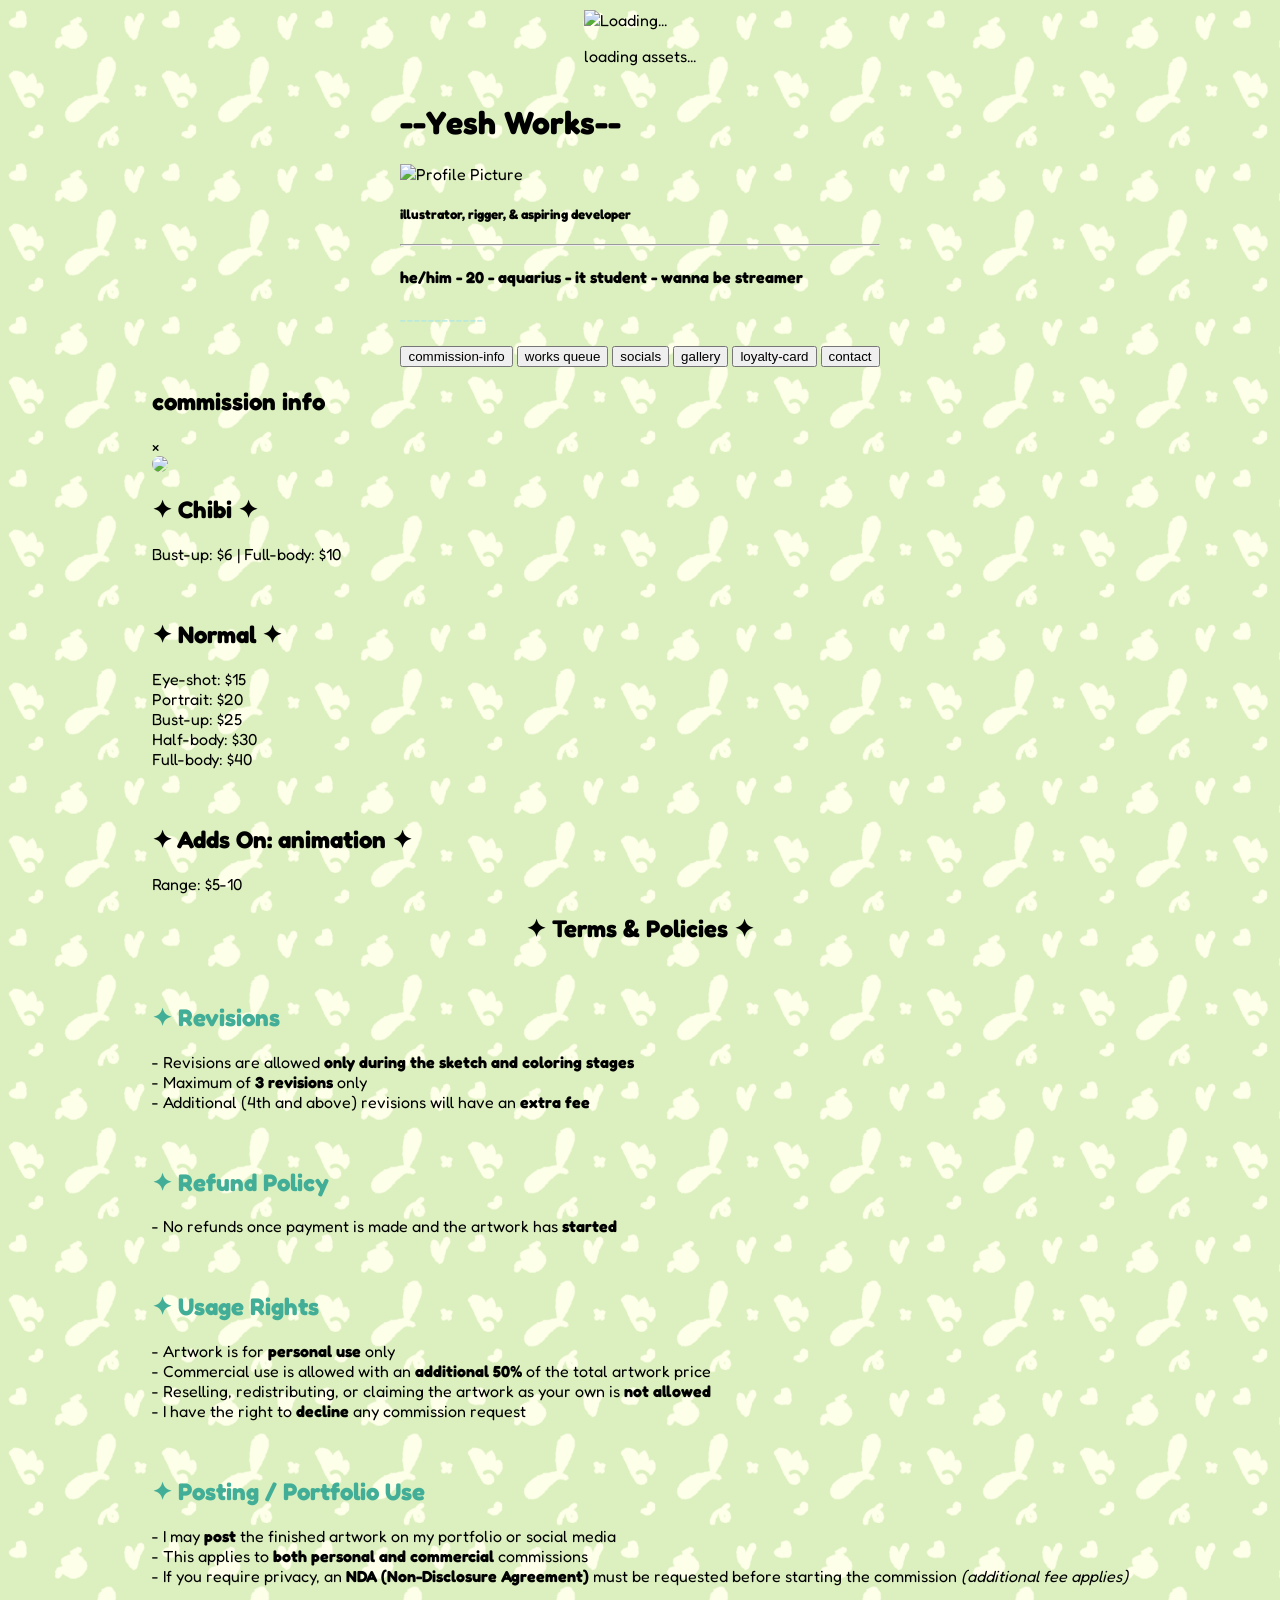
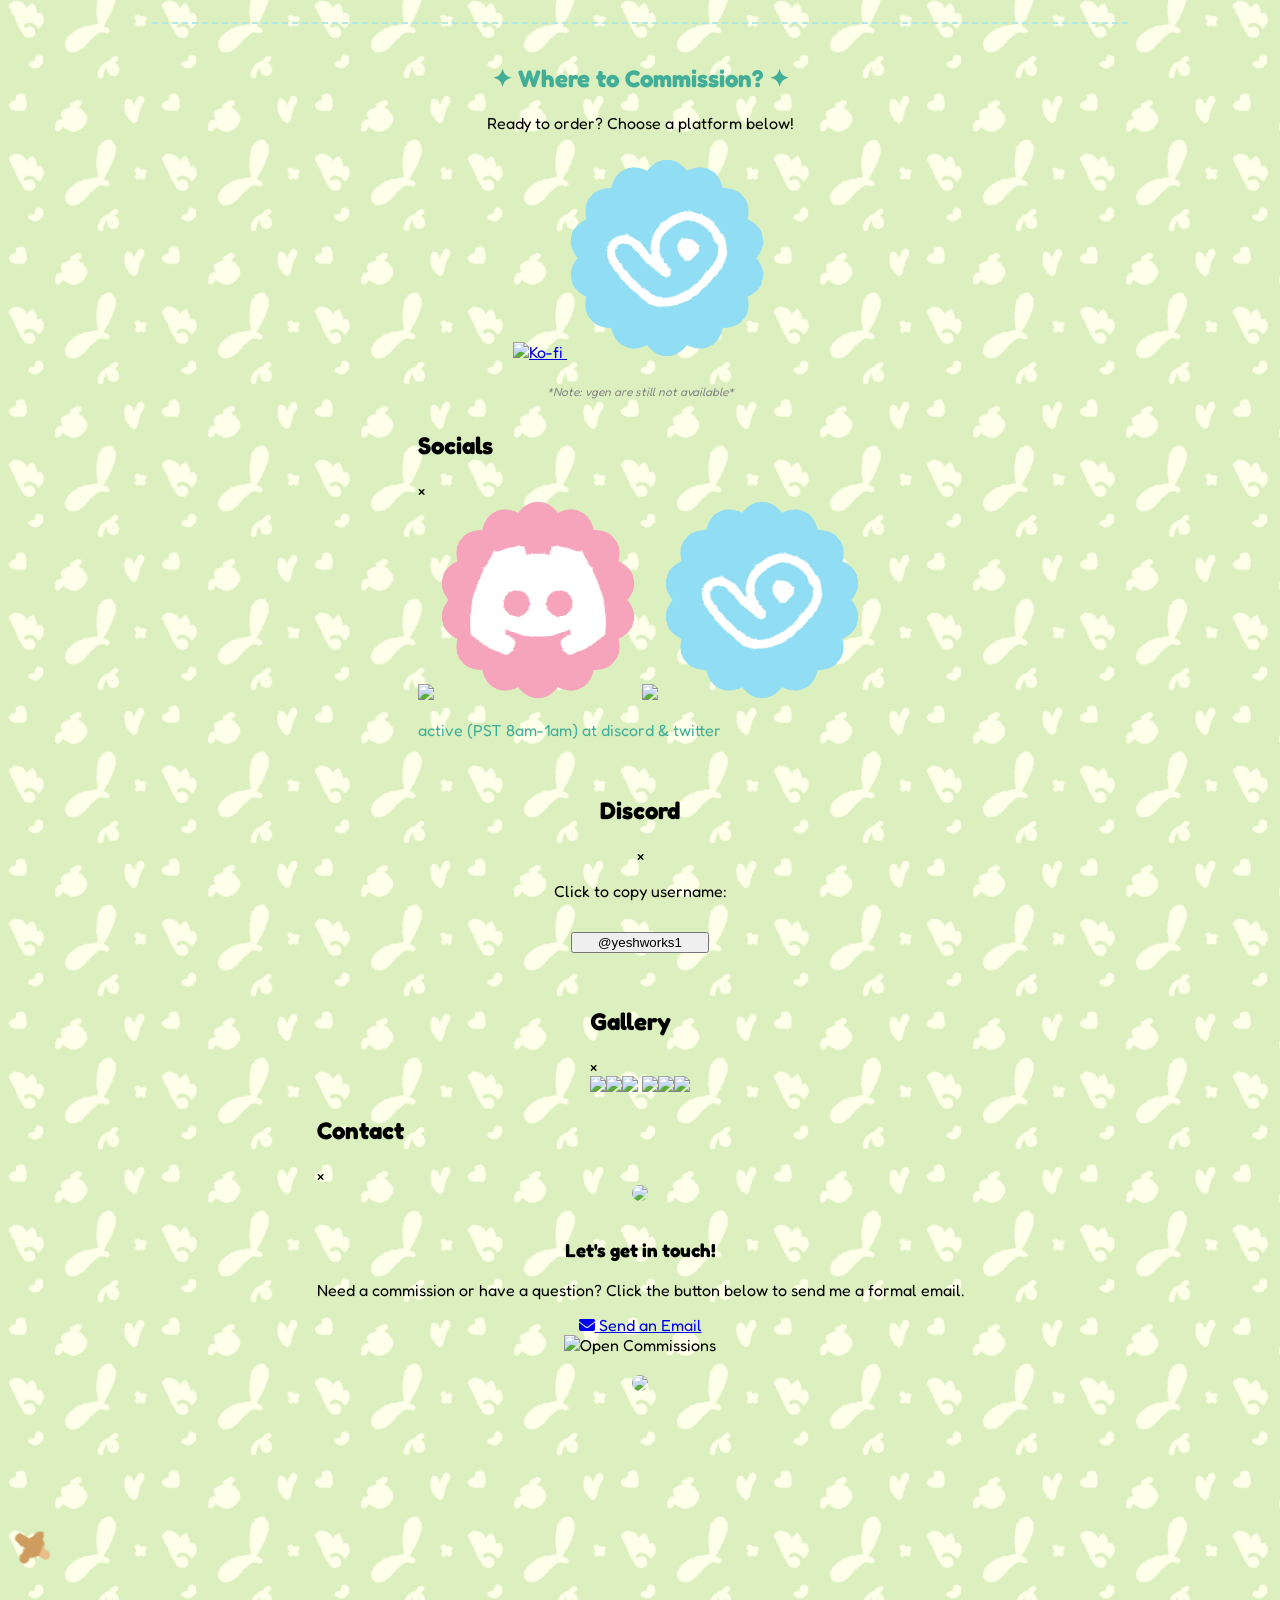
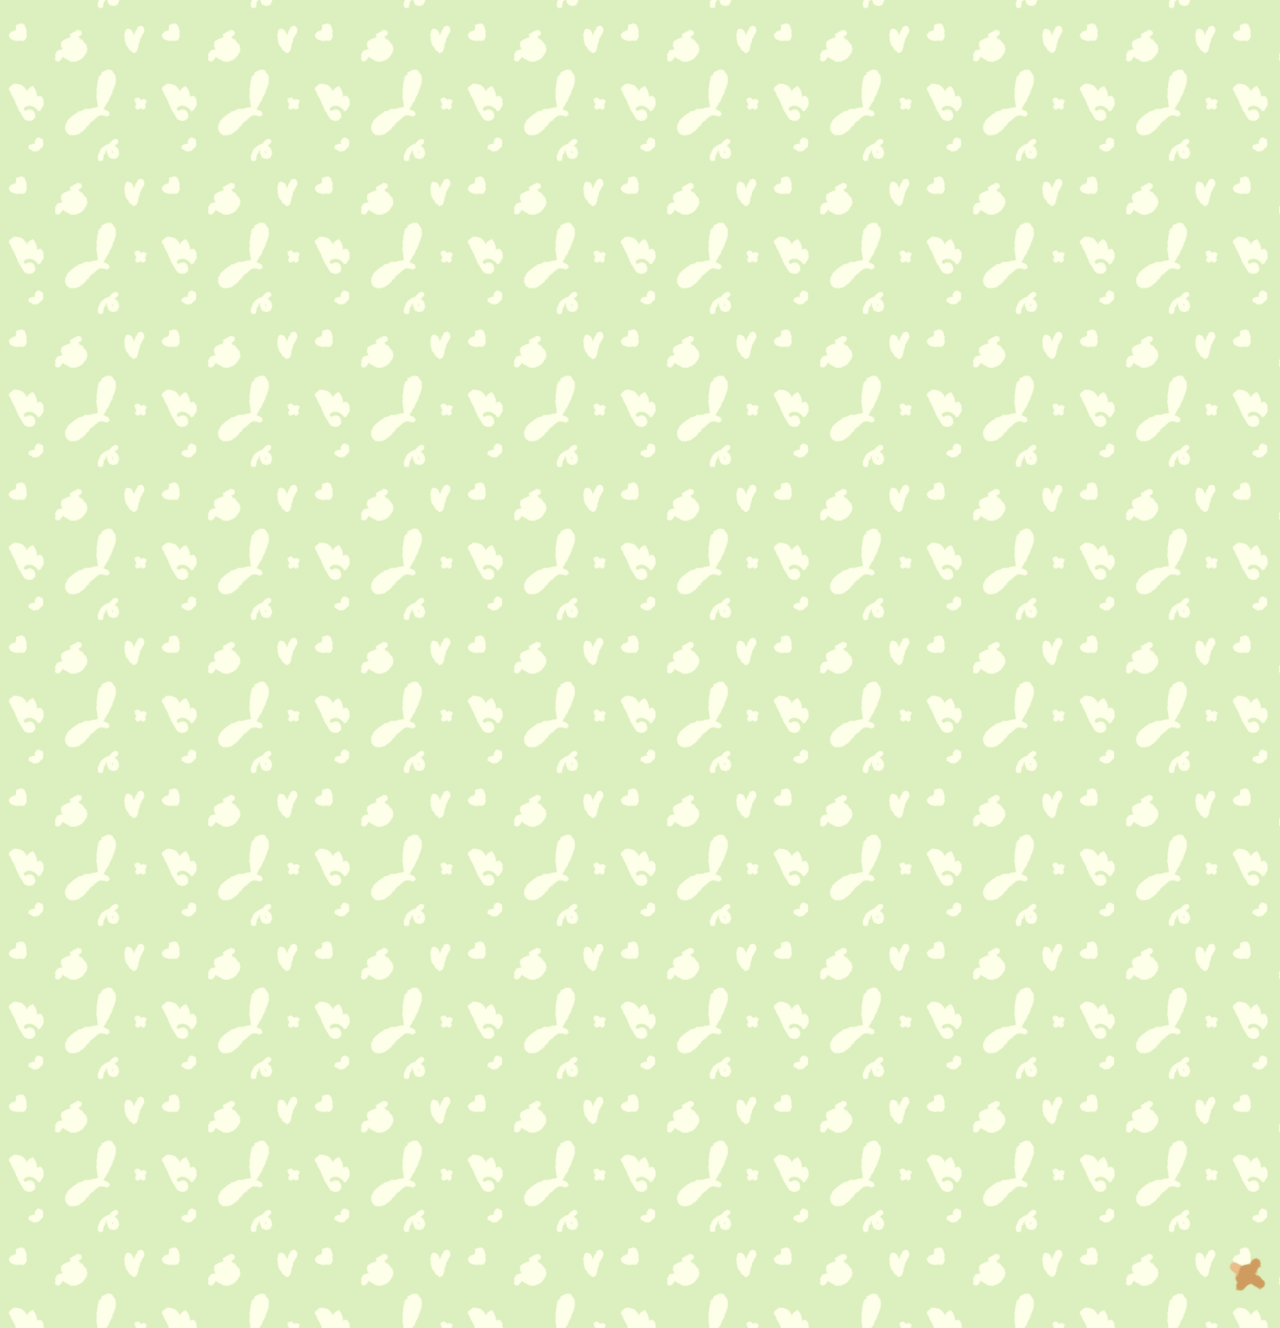
==== index.html @ 7f6f751f "Add files via upload" ====
<!DOCTYPE html>
<html lang="en">
<head>
    <meta charset="utf-8" />
    <meta name="viewport" content="width=device-width, initial-scale=1.0">
    <title>Yesh Works | Home</title>
    <link rel="stylesheet" href="style.css">
    <link href="https://fonts.googleapis.com/css2?family=Lilita+One&display=swap" rel="stylesheet">
    <link rel="stylesheet" href="https://cdnjs.cloudflare.com/ajax/libs/font-awesome/6.5.0/css/all.min.css">
</head>
<body>
    
    <div id="loader">
        <div class="loader-content">
            <img src="pfp.gif" alt="Loading..." class="loader-img">
            <div class="progress-container">
                <div class="progress-bar"></div>
            </div>
            <p>loading assets...</p>
        </div>
    </div>

    <div id="home-container">
        <div id="textnimage">
            <h1 class="txt">--Yesh Works--</h1>
            <img id="pfp" src="pfp.gif" alt="Profile Picture">
            <h5 class="txt">illustrator, rigger, & aspiring developer</h5>
        </div>
        
        <hr>
        
        <div id="navigation">
            <h4 class="txt">he/him - 20 - aquarius - it student - wanna be streamer</h4>
            <p style="color:#B2E8E3;">------------</p>
            <button class="nav-btn" onclick="openModal('commsInfoModal')">commission-info</button>
            <button class="nav-btn" onclick="window.location.href='queue.html'">works queue</button>
            <button class="nav-btn" onclick="openModal('socialsModal')">socials</button>
            <button class="nav-btn" onclick="openModal('galleryModal')">gallery</button>
            <button class="nav-btn">loyalty-card</button>
            <button class="nav-btn contact" onclick="openModal('contactModal')">contact</button>
        </div>
    </div>

    <div class="modal" id="commsInfoModal">
        <div class="modal-content">
            <div class="modal-header">
                <h2>commission info</h2>
                <span class="close" onclick="closeModal('commsInfoModal')">&times;</span>
            </div>
            <div class="modal-body">
                <div id="price-chart">
                    <div id="chart-img">
                        <img src="price-chart-art.png" style="width: 100%; border-radius: 10px;">
                    </div>
                    
                    <div id="chart-price">
                        <div class="price-section">
                            <h2>✦ Chibi ✦</h2>
                            <p>Bust-up: $6 | Full-body: $10</p>
                            
                            <br>
                            
                            <h2>✦ Normal ✦</h2>
                            <p>Eye-shot: $15 <br> Portrait: $20 <br> Bust-up: $25 <br> Half-body: $30 <br> Full-body: $40</p>
                            
                            <br>
                            
                            <h2>✦ Adds On: animation ✦</h2>
                            <p>Range: $5-10</p>
                            
                        </div>
                    </div>
                    
                    <div class="tos">

  <h2 style="text-align:center;" >✦ Terms & Policies ✦</h2> <br>

  <h2 style="color: #42AE98;">✦ Revisions</h2>
  <p>
    - Revisions are allowed <strong>only during the sketch and coloring stages</strong><br>
    - Maximum of <strong>3 revisions</strong> only<br>
    - Additional (4th and above) revisions will have an <strong>extra fee</strong>
  </p><br>

  <h2 style="color: #42AE98;">✦ Refund Policy</h2>
  <p>
    - No refunds once payment is made and the artwork has <strong>started</strong>
  </p><br>

  <h2 style="color: #42AE98;">✦ Usage Rights</h2>
  <p>
    - Artwork is for <strong>personal use</strong> only<br>
    - Commercial use is allowed with an <strong>additional 50%</strong> of the total artwork price<br>
    - Reselling, redistributing, or claiming the artwork as your own is <strong>not allowed</strong><br>
    - I have the right to <strong>decline</strong> any commission request
  </p><br>

  <h2 style="color: #42AE98;">✦ Posting / Portfolio Use</h2>
  <p>
    - I may <strong>post</strong> the finished artwork on my portfolio or social media<br>
    - This applies to <strong>both personal and commercial</strong> commissions<br>
    - If you require privacy, an <strong>NDA (Non-Disclosure Agreement)</strong> must be requested before starting the commission <em>(additional fee applies)</em>
  </p>
    <br>
    
    <div class="commission-status" style="text-align: center; border-top: 2px dashed #B2E8E3; padding-top: 20px;">
        <h2 style="color: #42AE98;">✦ Where to Commission? ✦</h2>
        <p style="margin-bottom: 15px;">Ready to order? Choose a platform below!</p>
        
        <div id="links" style="padding: 10px 0;">
            <a href="https://ko-fi.com/yeshworks" target="_blank">
                <img class="socials-img" src="kofi.png" alt="Ko-fi">
            </a>
            <a href="https://vgen.co/yeshworks" target="_blank">
                <img class="socials-img" src="vgen.png" alt="VGen">
            </a>
        </div>
        
        <p style="font-size: 12px; color: #888; font-style: italic;">
            *Note: vgen are still not available*
        </p>
    </div>
</div>



    
    </div>
                </div>
            </div>
        </div>
    </div>
     
<div class="modal" id="socialsModal">
    <div class="modal-content soc">
        <div class="modal-header">
            <h2>Socials</h2>
            <span class="close" onclick="closeModal('socialsModal')">&times;</span>
        </div>

        <div id="links">
            <a href="https://x.com/yeshworks" target="_blank"><img class="socials-img" src="twitter.png"></a>
            
            <img class="socials-img" src="discord.png" onclick="openModal('copyModal')" style="cursor:pointer;">
            
            <a href="https://ko-fi.com/yeshworks" target="_blank"><img class="socials-img" src="kofi.png"></a>
            <a href="https://vgen.co/yeshworks" target="_blank"><img class="socials-img" src="vgen.png"></a>
        </div>
        <p id="textsoc" style="color:#42AE98;">active (PST 8am-1am) at discord & twitter</p>
    </div>
</div>

<div class="modal" id="copyModal">
    <div class="modal-content" style="max-width: 300px; text-align: center; padding: 20px;">
        <div class="modal-header" style="background: none; border: none;">
            <h2>Discord</h2>
            <span class="close" onclick="closeModal('copyModal')">&times;</span>
        </div>
        <p>Click to copy username:</p>
        <button class="nav-btn" style="margin: 15px auto; width: 80%;" onclick="copyDiscord()">
            @yeshworks1
        </button>
    </div>
</div>






    
    <div class="modal" id="galleryModal">
        <div class="modal-content">
            <div class="modal-header">
                <h2>Gallery</h2>
                <span class="close" onclick="closeModal('galleryModal')">&times;</span>
            </div>
            <div class="modal-body">
                <div class="gallery-grid">
                    <img src="art1.png"><img src="art2.gif"><img src="art3.png">
                    <img src="art4.png"><img src="art5.png"><img src="art6.png">
                </div>
            </div>
        </div>
    </div>


<div class="modal" id="contactModal">
    <div class="modal-content">
        <div class="modal-header">
            <h2>Contact</h2>
            <span class="close" onclick="closeModal('contactModal')">&times;</span>
        </div>
        <div class="modal-body" style="text-align: center;">
            <img src="pfp.gif" width="120" style="border-radius: 20px; margin-bottom: 15px;">
            <h3 class="txt">Let's get in touch!</h3>
            <p style="margin: 15px 0;" class="txt">Need a commission or have a question? Click the button below to send me a formal email.</p>
            
            <a id="gmail-btn" href="mailto:yeshworks.studio@gmail.com?subject=Commission Inquiry">
                <i class="fa-solid fa-envelope"></i> Send an Email
            </a>
        </div>
    </div>
</div>

        
        
    <img id="commission-me-btn" src="commission-me-icon.png" alt="Open Commissions" onclick="toggleLetter()">

    <div id="commission-me-letter" class="hidden">
        <div id="letter">
            <img class="envelope" src="envelope.png" alt="Envelope">
            <div class="card-box">
                <div class="top-card-banner"></div>
                <div style="text-align:center;">
                    <img src="stamp.png" style="width:80px; margin-top:-40px; border-radius:50%;" />
                </div>
                <h3 class="card-title">Commission Yesh?</h3>
                <p class="card-text">Status: Open! ✨<br>Custom Rowlet art available.</p>
                <a id="card-link" href="commission.html" target="_blank">Commission Info</a>
                <a id="card-link" href="https://x.com/ByteYesh41816" class="twitter-btn">DM me Twitter</a>
                <div class="bot-card-banner"></div>
            </div>
            <img class="card-deco" src="card-deco.png" alt="Decoration">
        </div>
        <button id="close-letter-btn" onclick="toggleLetter()">Close ✖</button>
    </div>

    <div id="blur-overlay" class="hidden"></div>

    <script src="script.js"></script>
</body>
</html>
---- style.css ----
@import url('https://fonts.googleapis.com/css2?family=Fredoka:wght@300..700&display=swap');
* {
  -webkit-tap-highlight-color: transparent;
  outline: none;
}

/* General reset and centering */
body {
  margin: 0;
  padding: 10px;
  min-height: 100vh;
  display: flex;
  flex-direction: column;
  justify-content: center;
  align-items: center;
  background-color: #f5f0eb; /* Soft cream fallback */
  
  /* I-load ang pattern.png at i-repeat ito nang walang katapusan */
  background-image: url('pattern.png');
  background-repeat: repeat;
  background-size: 17vh; 
  
  /* Napakabagal na takbo para maging sobrang soft at hindi nakakahilo */
  animation: movePattern 50s linear infinite; 
  
  font-family: "Fredoka", sans-serif;
  font-optical-sizing: auto;
  font-weight: 400;
  font-style: normal;
  
  box-sizing: border-box;
  overflow-x: hidden;
}

/* --- DIAGONAL PATTERN MOVEMENT (67.5 deg) --- */
@keyframes movePattern {
  0% {
    background-position: 0px 0px;
  }
  100% {
    background-position: 149px -360px; 
  }
}

/* ========================================== */
/* TOP LAYER DECORATION                       */
/* ========================================== */

.card-deco-layer {
  position: absolute;
  
  /* I-force natin ang image na magsimula talaga sa pinaka-sulok ng card */
  top: -15px;
  left: -15px;
  width: calc(100% + 30px);
  height: calc(100% + 30px);
  
  object-fit: fill; 
  pointer-events: none; 
  
  /* Mas mababa dapat ito sa z-index ng avatar image para hindi nito matakpan ang sining mo */
  z-index: 5; 
}

/* Card Container - Base Size */
.card-container {
  width: 500px; 
  height: 320px;
  perspective: 1000px;
  position: relative;
  overflow: visible; 
}

/* The flipping card wrapper */
.card {
  width: 100%;
  height: 100%;
  position: relative;
  transform-style: preserve-3d;
  transition: transform 0.6s cubic-bezier(0.4, 0, 0.2, 1);
  overflow: visible; 
}

/* Class to trigger via JS */
.card.is-flipped {
  transform: rotateY(180deg);
}

/* Common style for both faces */
.card-face {
  position: absolute;
  width: 100%;
  height: 100%;
  backface-visibility: hidden;
  border-radius: 20px;
  box-sizing: border-box;
  padding: 25px; 
  
  display: flex;
  flex-direction: column;
  justify-content: space-between; 
  overflow: visible; /* Pinapayagang lumampas ang dekorasyon sa gilid */
}

/* FRONT FACE BACKGROUND */
.card-front {
  background-image: url('card-base.png');
  background-size: 100% 100%;
  background-repeat: no-repeat;
  color: #5a4b41;
}

/* BACK FACE BACKGROUND */
.card-back {
  background-image: url('card-base.png');
  background-size: 100% 100%;
  background-repeat: no-repeat;
  transform: rotateY(180deg);
  color: #5a4b41;
}

/* FRONT DESIGN LAYOUT (40% / 60% Split with Gap adjustments) */
.profile-section {
  display: flex;
  justify-content: space-between;
  align-items: center;
  width: 100%;
  gap: 40px; 
}

/* Avatar Box: Ang frame lamang */
.avatar-box {
  width: calc(40% - 10px);
  aspect-ratio: 1 / 1; 
  flex-shrink: 0;
  border-radius: 12px;
  position: relative; 
  right: -20px;
  box-sizing: border-box;
  background-color: transparent; 
}

/* Pseudo-element para sa puting background sa loob LAMANG ng frame */
.avatar-box::before {
  content: "";
  position: absolute;
  top: 0;
  left: 0;
  width: 100%;
  height: 10px;
  z-index: 1; 
}

/* Avatar Image */
.avatar-img {
  width: 110%;  
  height: auto; 
  object-fit: contain; 
  
  position: absolute;
  bottom: -5px;  
  left: 50%;     
  transform: translateX(-50%) scale(1.15); 
  transform-origin: bottom center; 
  
  z-index: 10; 
}

/* Info and Bio Text takes exactly 60% */
.info-text {
  width: calc(60% - 5px);
  flex-shrink: 0;
  box-sizing: border-box;
  position: relative;
  right: -15px;
  top: 10px;
}

.info-text h2.username {
  margin: 0 0 3px 0;
  font-size: 20px;
  color: #5a4b41;
  font-weight: bold;
}

.info-text .bio-line {
  margin: 0;
  font-size: 11px; 
  line-height: 1.3;
  color: #705d51;
  word-wrap: break-word; 
}

/* Divider Asset */
.divider-container {
  text-align: center;
  width: 100%;
}

.divider-img {
  width: 50%;
  height: auto;
  display: inline-block;
}

/* Socials Section */
.socials-container {
  display: flex;
  flex-direction: column;
  align-items: center;
}

.find-on-text {
  font-size: 11px;
  font-style: italic;
  margin-bottom: 5px;
  color: #8c7b70;
  position: relative;
  top: -15px;
}

.social-icons {
  display: flex;
  gap: 14px;
  position: relative;
  top: -15px;
}

.icon-btn img {
  width: 32px;
  height: 32px;
  transition: transform 0.2s;
}

.icon-btn img:hover {
  transform: scale(1.15);
}

/* Flip Button Styling (May float animation) */
.flip-btn {
  background: none;
  border: none;
  cursor: pointer;
  margin-top: 25px;
  transition: transform 0.2s;
  padding: 0;
  animation: floatButton 2s ease-in-out infinite; 
}

.flip-btn:hover {
  transform: scale(1.05);
}

.flip-btn img {
  width: 170px;
  display: block;
}

@keyframes floatButton {
  0% { transform: translateY(0px); }
  50% { transform: translateY(-4px); }
  100% { transform: translateY(0px); }
}


/* ========================================== */
/* BACK OF CARD LAYOUT                        */
/* ========================================== */

.back-content-layout {
  display: flex;
  justify-content: space-between;
  align-items: center;
  width: 100%;
  height: 100%;
  gap: 10px;
}

.illustration-box {
  width: 40%; 
  height: 100%;
  display: flex;
  align-items: center;
  justify-content: center;
  position: relative;
  right: -20px;
  z-index: 10;
}

.back-illustration {
  height: 85%; 
  width: auto;  
  object-fit: contain;
  display: block;
}

.discord-section {
  width: 50%;
  display: flex;
  flex-direction: column;
  align-items: center;
  justify-content: center;
  padding-right: 10px;
}

.discord-tag {
    font-size: 11px; 
  line-height: 1.3;
  color: #705d51;
  word-wrap: break-word; 
  position: relative;
  top: -13px;
  
}
.discord-ticket-wrapper {
  position: relative;
  width: 100%;
}

.ticket-bg {
  width: 100%;
  height: auto;
  display: block;
}

/* ========================================== */
/* CUTE BOTTLE SHAKE ANIMATION                */
/* ========================================== */

.bottle-shake {
  animation: jarShake 0.4s ease-in-out;
}

@keyframes jarShake {
  0%, 100% { transform: rotate(0deg); }
  20% { transform: rotate(-6deg) translateX(-3px); }
  40% { transform: rotate(5deg) translateX(3px); }
  60% { transform: rotate(-4deg) translateX(-2px); }
  80% { transform: rotate(3deg) translateX(1px); }
}

/* ========================================== */
/* DISCORD POP-UP MODAL STYLE                 */
/* ========================================== */
.modal-overlay {
  position: fixed;
  top: 0;
  left: 0;
  width: 100vw;
  height: 100vh;
  background-color: rgba(43, 38, 35, 0.4);
  display: flex;
  justify-content: center;
  align-items: center;
  z-index: 999;
  opacity: 0;
  pointer-events: none;
  transition: opacity 0.3s ease;
}

.modal-overlay.active {
  opacity: 1;
  pointer-events: auto;
}

.modal-card {
  background-image: url('discord-card.png');
  background-size: 100% 100%;
  background-repeat: no-repeat;
  background-position: center;
  background-color: transparent;
  
  width: 380px; 
  height: 240px; 
  border: none;
  box-sizing: border-box;
  padding: 25px;
  
  display: flex;
  flex-direction: column;
  justify-content: center; 
  align-items: center;
  text-align: center;
  
  transform: scale(0.85);
  transition: transform 0.3s cubic-bezier(0.175, 0.885, 0.32, 1.275);
}

.modal-overlay.active .modal-card {
  transform: scale(1);
}

.modal-header h3 {
  margin-top: 0;
  margin-bottom: 5px;
  color: #5a4b41;
  font-size: 20px;
}

.modal-instruction {
  font-size: 12px;
  color: #8c7b70;
  margin-top: 0;
  margin-bottom: 15px;
}

.copy-box {
  position: relative;
  display: inline-block;
  padding: 10px 20px;
  border: 2px dashed #d1b44c;
  border-radius: 8px;
  cursor: pointer;
  background-color: #fffdf5;
  transition: background-color 0.2s, transform 0.1s;
}

.copy-box:hover {
  background-color: #fff9db;
  transform: translateY(-2px);
}

.copy-box:active {
  transform: translateY(0);
}

.discord-copy-tag {
  color: #d1b44c;
  font-weight: bold;
  font-size: 15px;
  letter-spacing: 0.5px;
}

.tooltip {
  visibility: hidden;
  position: absolute;
  width: 130px;
  background-color: #5a4b41;
  color: #fff;
  text-align: center;
  padding: 5px 0;
  border-radius: 6px;
  bottom: 125%;
  left: 50%;
  margin-left: -65px;
  opacity: 0;
  transition: opacity 0.3s;
  font-size: 11px;
}

.tooltip::after {
  content: "";
  position: absolute;
  top: 100%;
  left: 50%;
  margin-left: -5px;
  border-width: 5px;
  border-style: solid;
  border-color: #5a4b41 transparent transparent transparent;
}

.copy-box:hover .tooltip {
  visibility: visible;
  opacity: 1;
}

/* ========================================== */
/* COZY CELESTIAL SHINY CARD EFFECT (FIXED!)  */
/* ========================================== */

/* 1. I-secure ang card faces nang hindi pinuputol ang decorations sa gilid */
.card-front, .card-back {
  position: absolute;
}

/* 2. Dito inilapat ang clipping mask at gradient animation para hindi lumampas */
.card-front::after, .card-back::after {
  content: '';
  position: absolute;
  
  /* Nakadikit nang saktong-sakto sa mismong anyo ng card nating 20px radius */
  top: 0;
  left: 0;
  width: 100%;
  height: 100%;
  border-radius: 20px; 
  pointer-events: none;
  
  /* Ito ang pumipigil sa kislap na lumampas sa kurbada ng card base */
  clip-path: inset(0 round 20px); 
  
  /* Ang mahiwagang holographic gradient brush natin */
  background: linear-gradient(
    120deg,
    rgba(255, 255, 255, 0) 30%,
    rgba(255, 253, 230, 0.4) 40%, /* Warm star glow */
    rgba(255, 255, 255, 0.7) 50%, /* Bright highlight */
    rgba(255, 253, 230, 0.4) 60%,
    rgba(255, 255, 255, 0) 70%
  );
  
  /* Ginawa nating 3x ang haba para ma-slide natin ang kulay nang hindi gumagalaw ang element */
  background-size: 300% 100%; 
  z-index: 3; /* Sa ibabaw ng profile details pero sa ilalim ng .card-deco-layer (z-index: 5) */
}

/* 3. Pag-trigger ng Animation para sa Harap at Likod */
.card-front::after {
  animation: autoShineFront 4s infinite ease-in-out;
}

.card-back::after {
  animation: autoShineBack 4s infinite ease-in-out;
}

/* --- EYE-SAFE PATTERN SHINE KEYFRAMES (Moving Background-Position Only!) --- */

/* Front Card Sweep: Mula kanan pakaliwa sa background */
@keyframes autoShineFront {
  0% {
    background-position: 150% 0;
  }
  62.5% { /* 2.5s sweep */
    background-position: -50% 0;
  }
  100% {
    background-position: -50% 0; /* 1.5s delay bago umulit */
  }
}

/* Back Card Sweep: Sabay pero swabe rin ang takbo */
@keyframes autoShineBack {
  0% {
    background-position: 150% 0;
  }
  62.5% {
    background-position: -50% 0;
  }
  100% {
    background-position: -50% 0;
  }
}

/* ========================================== */
/* REACTIVE LAYOUT (PORTRAIT & LANDSCAPE MOBILE) */
/* ========================================== */

@media (max-width: 520px) {
  .card-container {
    transform: scale(0.75); 
    transform-origin: center;
    margin-bottom: -40px; 
  }
  
  .flip-btn {
    transform: scale(0.85);
  }
  
  .modal-card {
    transform: scale(0.8) !important;
  }
}

@media (max-width: 380px) {
  .card-container {
    transform: scale(0.65);
    margin-bottom: -70px;
  }
  
  .flip-btn {
    transform: scale(0.75);
  }
  
  .modal-card {
    transform: scale(0.7) !important;
  }
}

@media (max-height: 500px) and (orientation: landscape) {
  body {
    padding: 5px;
    flex-direction: row; 
    gap: 20px;
  }
  
  .card-container {
    transform: scale(0.75);
    margin: 0;
  }
  
  .flip-btn {
    margin-top: 0;
    transform: scale(0.85);
  }
  
  .modal-card {
    transform: scale(0.75) !important;
  }
}
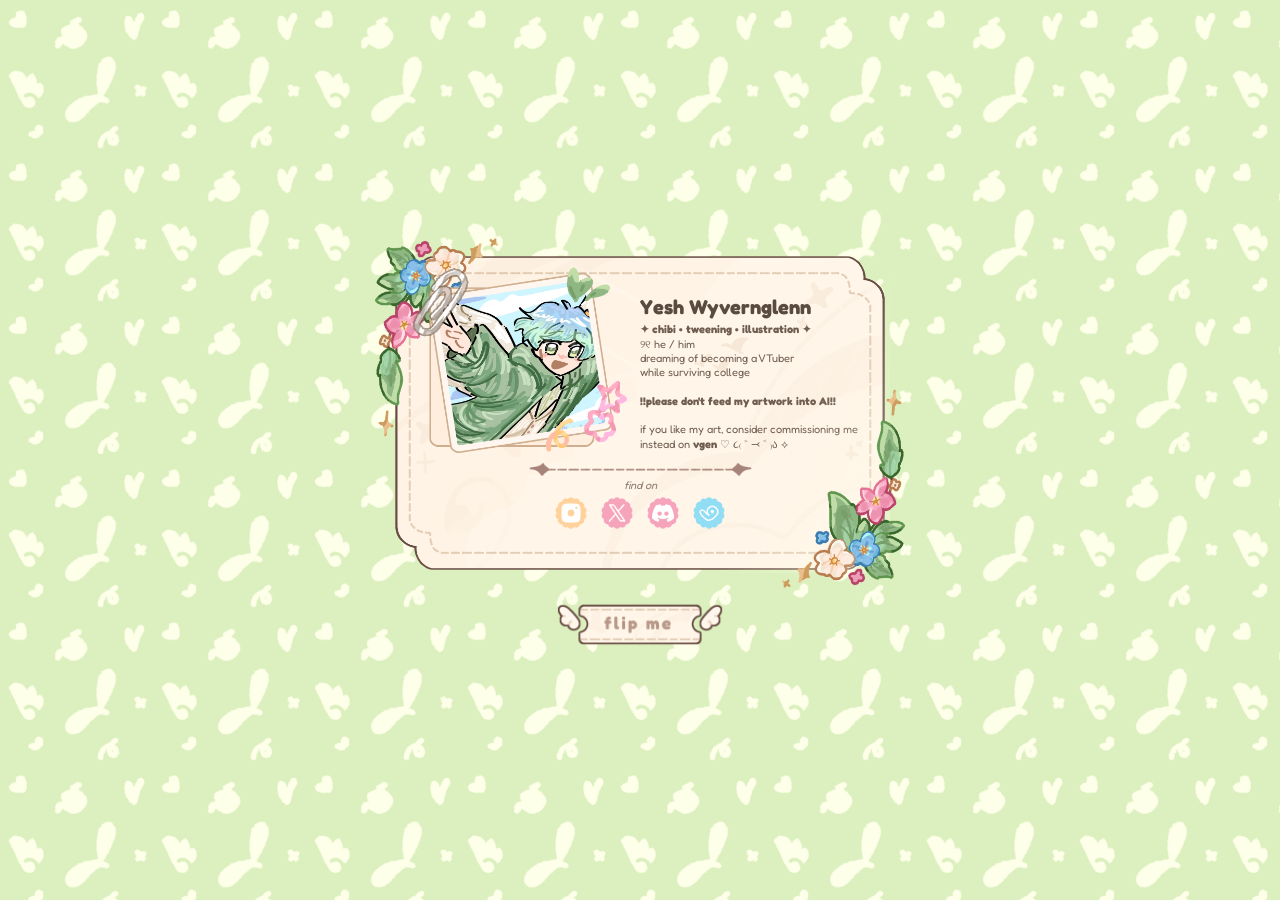
==== commit 08fcb4a4: "Rename yesh.html to index.html" ====
--- a/index.html
+++ b/index.html
@@ -1,233 +1,140 @@
 <!DOCTYPE html>
 <html lang="en">
 <head>
-    <meta charset="utf-8" />
-    <meta name="viewport" content="width=device-width, initial-scale=1.0">
-    <title>Yesh Works | Home</title>
-    <link rel="stylesheet" href="style.css">
-    <link href="https://fonts.googleapis.com/css2?family=Lilita+One&display=swap" rel="stylesheet">
-    <link rel="stylesheet" href="https://cdnjs.cloudflare.com/ajax/libs/font-awesome/6.5.0/css/all.min.css">
+  <meta charset="UTF-8">
+  <meta name="viewport" content="width=device-width, initial-scale=1.0">
+  <title>Yesh's Interactive Profile Card</title>
+  <link rel="stylesheet" href="style.css">
+  <link rel="icon" type="image/png" href="icon.png">
+
 </head>
 <body>
-    
-    <div id="loader">
-        <div class="loader-content">
-            <img src="pfp.gif" alt="Loading..." class="loader-img">
-            <div class="progress-container">
-                <div class="progress-bar"></div>
-            </div>
-            <p>loading assets...</p>
+
+  <!-- MAIN CARD CONTAINER -->
+  <div class="card-container">
+    <div class="card" id="myCard">
+      
+      <!-- ========================================== -->
+      <!-- 1. FRONT OF THE CARD (Harap) -->
+      <!-- ========================================== -->
+      <div class="card-face card-front">
+        <!-- TOP LAYER DECORATION (FRONT) -->
+        <img src="card-deco.png" alt="Card Decoration" class="card-deco-layer">
+        
+        <!-- Top Row: Avatar at Text Info (40/60 Split) -->
+        <div class="profile-section">
+          <div class="avatar-box">
+            <img src="profile.png" alt="Yesh Avatar" class="avatar-img">
+          </div>
+          
+          <div class="info-text">
+            <h2 class="username">Yesh Wyvernglenn</h2>
+            <p class="bio-line"><b>✦ chibi • tweening • illustration  ✦</b><br>୨୧ he / him<br>
+            dreaming of becoming a VTuber <br>while surviving college<br>
+<br>
+            <b>!!please don't feed my artwork into AI!!</b><br><br>
+            if you like my art, consider commissioning me<br>instead on <b>vgen</b> ♡
+            ૮₍ ˃ ⤙ ˂ ₎ა ⟡</p>
+          </div>
         </div>
-    </div>
 
-    <div id="home-container">
-        <div id="textnimage">
-            <h1 class="txt">--Yesh Works--</h1>
-            <img id="pfp" src="pfp.gif" alt="Profile Picture">
-            <h5 class="txt">illustrator, rigger, & aspiring developer</h5>
+        <!-- Middle Row: Hand-drawn Divider Line -->
+        <div class="divider-container">
+          <img src="devider.png" alt="Card Divider" class="divider-img">
         </div>
-        
-        <hr>
-        
-        <div id="navigation">
-            <h4 class="txt">he/him - 20 - aquarius - it student - wanna be streamer</h4>
-            <p style="color:#B2E8E3;">------------</p>
-            <button class="nav-btn" onclick="openModal('commsInfoModal')">commission-info</button>
-            <button class="nav-btn" onclick="window.location.href='queue.html'">works queue</button>
-            <button class="nav-btn" onclick="openModal('socialsModal')">socials</button>
-            <button class="nav-btn" onclick="openModal('galleryModal')">gallery</button>
-            <button class="nav-btn">loyalty-card</button>
-            <button class="nav-btn contact" onclick="openModal('contactModal')">contact</button>
+
+        <!-- Bottom Row: Social Media section -->
+        <div class="socials-container">
+          <span class="find-on-text">find on</span>
+          
+          <div class="social-icons">
+            <a href="https://instagram.com/yeshworks" target="_blank" class="icon-btn">
+              <img src="instagram.png" alt="Instagram">
+            </a>
+            <a href="https://twitter.com/yeshworks" target="_blank" class="icon-btn">
+              <img src="x.png" alt="Twitter/X">
+            </a>
+            <a href="javascript:void(0)" class="icon-btn" onclick="openDiscordModal(event)">
+              <img src="discord.png" alt="Discord">
+            </a>
+            <a href="https://vgen.co/yeshworks" class="icon-btn">
+              <img src="vgen.png" alt="VGen">
+            </a>
+          </div>
         </div>
-    </div>
 
-    <div class="modal" id="commsInfoModal">
-        <div class="modal-content">
-            <div class="modal-header">
-                <h2>commission info</h2>
-                <span class="close" onclick="closeModal('commsInfoModal')">&times;</span>
-            </div>
-            <div class="modal-body">
-                <div id="price-chart">
-                    <div id="chart-img">
-                        <img src="price-chart-art.png" style="width: 100%; border-radius: 10px;">
-                    </div>
-                    
-                    <div id="chart-price">
-                        <div class="price-section">
-                            <h2>✦ Chibi ✦</h2>
-                            <p>Bust-up: $6 | Full-body: $10</p>
-                            
-                            <br>
-                            
-                            <h2>✦ Normal ✦</h2>
-                            <p>Eye-shot: $15 <br> Portrait: $20 <br> Bust-up: $25 <br> Half-body: $30 <br> Full-body: $40</p>
-                            
-                            <br>
-                            
-                            <h2>✦ Adds On: animation ✦</h2>
-                            <p>Range: $5-10</p>
-                            
-                        </div>
-                    </div>
-                    
-                    <div class="tos">
-
-  <h2 style="text-align:center;" >✦ Terms & Policies ✦</h2> <br>
-
-  <h2 style="color: #42AE98;">✦ Revisions</h2>
-  <p>
-    - Revisions are allowed <strong>only during the sketch and coloring stages</strong><br>
-    - Maximum of <strong>3 revisions</strong> only<br>
-    - Additional (4th and above) revisions will have an <strong>extra fee</strong>
-  </p><br>
-
-  <h2 style="color: #42AE98;">✦ Refund Policy</h2>
-  <p>
-    - No refunds once payment is made and the artwork has <strong>started</strong>
-  </p><br>
-
-  <h2 style="color: #42AE98;">✦ Usage Rights</h2>
-  <p>
-    - Artwork is for <strong>personal use</strong> only<br>
-    - Commercial use is allowed with an <strong>additional 50%</strong> of the total artwork price<br>
-    - Reselling, redistributing, or claiming the artwork as your own is <strong>not allowed</strong><br>
-    - I have the right to <strong>decline</strong> any commission request
-  </p><br>
-
-  <h2 style="color: #42AE98;">✦ Posting / Portfolio Use</h2>
-  <p>
-    - I may <strong>post</strong> the finished artwork on my portfolio or social media<br>
-    - This applies to <strong>both personal and commercial</strong> commissions<br>
-    - If you require privacy, an <strong>NDA (Non-Disclosure Agreement)</strong> must be requested before starting the commission <em>(additional fee applies)</em>
-  </p>
-    <br>
-    
-    <div class="commission-status" style="text-align: center; border-top: 2px dashed #B2E8E3; padding-top: 20px;">
-        <h2 style="color: #42AE98;">✦ Where to Commission? ✦</h2>
-        <p style="margin-bottom: 15px;">Ready to order? Choose a platform below!</p>
-        
-        <div id="links" style="padding: 10px 0;">
-            <a href="https://ko-fi.com/yeshworks" target="_blank">
-                <img class="socials-img" src="kofi.png" alt="Ko-fi">
-            </a>
-            <a href="https://vgen.co/yeshworks" target="_blank">
-                <img class="socials-img" src="vgen.png" alt="VGen">
-            </a>
-        </div>
-        
-        <p style="font-size: 12px; color: #888; font-style: italic;">
-            *Note: vgen are still not available*
-        </p>
-    </div>
-</div>
+      </div> <!-- End of Front Card -->
 
 
+      <!-- ========================================== -->
+      <!-- 2. BACK OF THE CARD (Likod) -->
+      <!-- ========================================== -->
+      <div class="card-face card-back">
+        <!-- TOP LAYER DECORATION (BACK) -->
+        <img src="card-deco.png" alt="Card Decoration" class="card-deco-layer">
 
-    
+        <div class="back-content-layout">
+          
+          <!-- Left Side: Cute Bottle and Bird -->
+          <div class="illustration-box">
+            <img src="tip-jar.png" 
+                 alt="Cute Bottle and Bird" 
+                 class="back-illustration" 
+                 tabindex="0"
+                 href="https://ko-fi.com/yeshworks"
+                 onclick="shakeJar(event, this)" 
+                 ontouchstart="shakeJar(event, this)"
+                 style="cursor: pointer; -webkit-tap-highlight-color: transparent;">
+          </div>
+
+          <!-- Right Side: Discord Ticket at Username -->
+          <div class="discord-section">
+            <div class="discord-ticket-wrapper" onclick="openDiscordModal(event)" style="cursor: pointer;">
+              <!--img src="assets/discord-ticket.png" alt="Discord Banner" class="ticket-bg"-->
+              
+              <div class="discord-text-overlay">
+                <span class="discord-tag"><h3>Tap the jar to support me! ✦</h3><h3><b>about me</b></h3>
+                Hi! I'm <b>Yesh <i>(Yesh Wyvernglenn)</i></b>, a 20-year-old student and digital artist from the Philippines. I've been drawing for 6 years, creating cute art with ibisPaint X and Alight Motion. I started taking commissions in 2026 and aspire to become a VTuber. Commissions are available on <b><i>Vgen</i></b>, and you can reach me via <b><i>Discord</i></b> or <b><i>Twitter/X</i></b>. Please don't use my artwork for AI. (ᵔ⩊ᵔ)<br><br><br><b>thanks for stopping byଘ( ᴗ͈   ᴗ͈)ഒ </b></span>
+              </div>
+            </div>
+          </div>
+
+        </div>
+      </div> <!-- End of Back Card -->
+
     </div>
-                </div>
-            </div>
-        </div>
-    </div>
-     
-<div class="modal" id="socialsModal">
-    <div class="modal-content soc">
-        <div class="modal-header">
-            <h2>Socials</h2>
-            <span class="close" onclick="closeModal('socialsModal')">&times;</span>
-        </div>
-
-        <div id="links">
-            <a href="https://x.com/yeshworks" target="_blank"><img class="socials-img" src="twitter.png"></a>
-            
-            <img class="socials-img" src="discord.png" onclick="openModal('copyModal')" style="cursor:pointer;">
-            
-            <a href="https://ko-fi.com/yeshworks" target="_blank"><img class="socials-img" src="kofi.png"></a>
-            <a href="https://vgen.co/yeshworks" target="_blank"><img class="socials-img" src="vgen.png"></a>
-        </div>
-        <p id="textsoc" style="color:#42AE98;">active (PST 8am-1am) at discord & twitter</p>
-    </div>
-</div>
-
-<div class="modal" id="copyModal">
-    <div class="modal-content" style="max-width: 300px; text-align: center; padding: 20px;">
-        <div class="modal-header" style="background: none; border: none;">
-            <h2>Discord</h2>
-            <span class="close" onclick="closeModal('copyModal')">&times;</span>
-        </div>
-        <p>Click to copy username:</p>
-        <button class="nav-btn" style="margin: 15px auto; width: 80%;" onclick="copyDiscord()">
-            @yeshworks1
-        </button>
-    </div>
-</div>
+  </div>
 
 
+  <!-- ========================================== -->
+  <!-- 3. INTERACTIVE FLIP BUTTON -->
+  <!-- ========================================== -->
+  <button class="flip-btn" onclick="flipCard()">
+    <img src="flip-me.png" alt="Flip Me Button" class="flip-button-img">
+  </button>
 
 
+  <!-- ========================================== -->
+  <!-- 4. DISCORD POP-UP MODAL -->
+  <!-- ========================================== -->
+  <div class="modal-overlay" id="discordModal" onclick="closeDiscordModal(event)">
+    <div class="modal-card" onclick="event.stopPropagation()">
+      <div class="modal-header">
+        <h3>Discord Contact</h3>
+      </div>
+      
+      <p class="modal-instruction">Click the username below to copy!</p>
+      
+      <div class="copy-box" onclick="copyDiscordTag(this)">
+        <span class="discord-copy-tag">@yesh.wrks</span>
+        <div class="tooltip" id="copyTooltip">Copy to clipboard</div>
+      </div>
+    </div>
+  </div>
+  <!-- Invisible Audio Elements for Sound Effects -->
+  <audio id="coinSound" src="coin.mp3" preload="auto"></audio>
+  <audio id="flipSound" src="flip.mp3" preload="auto"></audio>
 
-
-    
-    <div class="modal" id="galleryModal">
-        <div class="modal-content">
-            <div class="modal-header">
-                <h2>Gallery</h2>
-                <span class="close" onclick="closeModal('galleryModal')">&times;</span>
-            </div>
-            <div class="modal-body">
-                <div class="gallery-grid">
-                    <img src="art1.png"><img src="art2.gif"><img src="art3.png">
-                    <img src="art4.png"><img src="art5.png"><img src="art6.png">
-                </div>
-            </div>
-        </div>
-    </div>
-
-
-<div class="modal" id="contactModal">
-    <div class="modal-content">
-        <div class="modal-header">
-            <h2>Contact</h2>
-            <span class="close" onclick="closeModal('contactModal')">&times;</span>
-        </div>
-        <div class="modal-body" style="text-align: center;">
-            <img src="pfp.gif" width="120" style="border-radius: 20px; margin-bottom: 15px;">
-            <h3 class="txt">Let's get in touch!</h3>
-            <p style="margin: 15px 0;" class="txt">Need a commission or have a question? Click the button below to send me a formal email.</p>
-            
-            <a id="gmail-btn" href="mailto:yeshworks.studio@gmail.com?subject=Commission Inquiry">
-                <i class="fa-solid fa-envelope"></i> Send an Email
-            </a>
-        </div>
-    </div>
-</div>
-
-        
-        
-    <img id="commission-me-btn" src="commission-me-icon.png" alt="Open Commissions" onclick="toggleLetter()">
-
-    <div id="commission-me-letter" class="hidden">
-        <div id="letter">
-            <img class="envelope" src="envelope.png" alt="Envelope">
-            <div class="card-box">
-                <div class="top-card-banner"></div>
-                <div style="text-align:center;">
-                    <img src="stamp.png" style="width:80px; margin-top:-40px; border-radius:50%;" />
-                </div>
-                <h3 class="card-title">Commission Yesh?</h3>
-                <p class="card-text">Status: Open! ✨<br>Custom Rowlet art available.</p>
-                <a id="card-link" href="commission.html" target="_blank">Commission Info</a>
-                <a id="card-link" href="https://x.com/ByteYesh41816" class="twitter-btn">DM me Twitter</a>
-                <div class="bot-card-banner"></div>
-            </div>
-            <img class="card-deco" src="card-deco.png" alt="Decoration">
-        </div>
-        <button id="close-letter-btn" onclick="toggleLetter()">Close ✖</button>
-    </div>
-
-    <div id="blur-overlay" class="hidden"></div>
-
-    <script src="script.js"></script>
+  <script src="script.js"></script>
 </body>
 </html>
